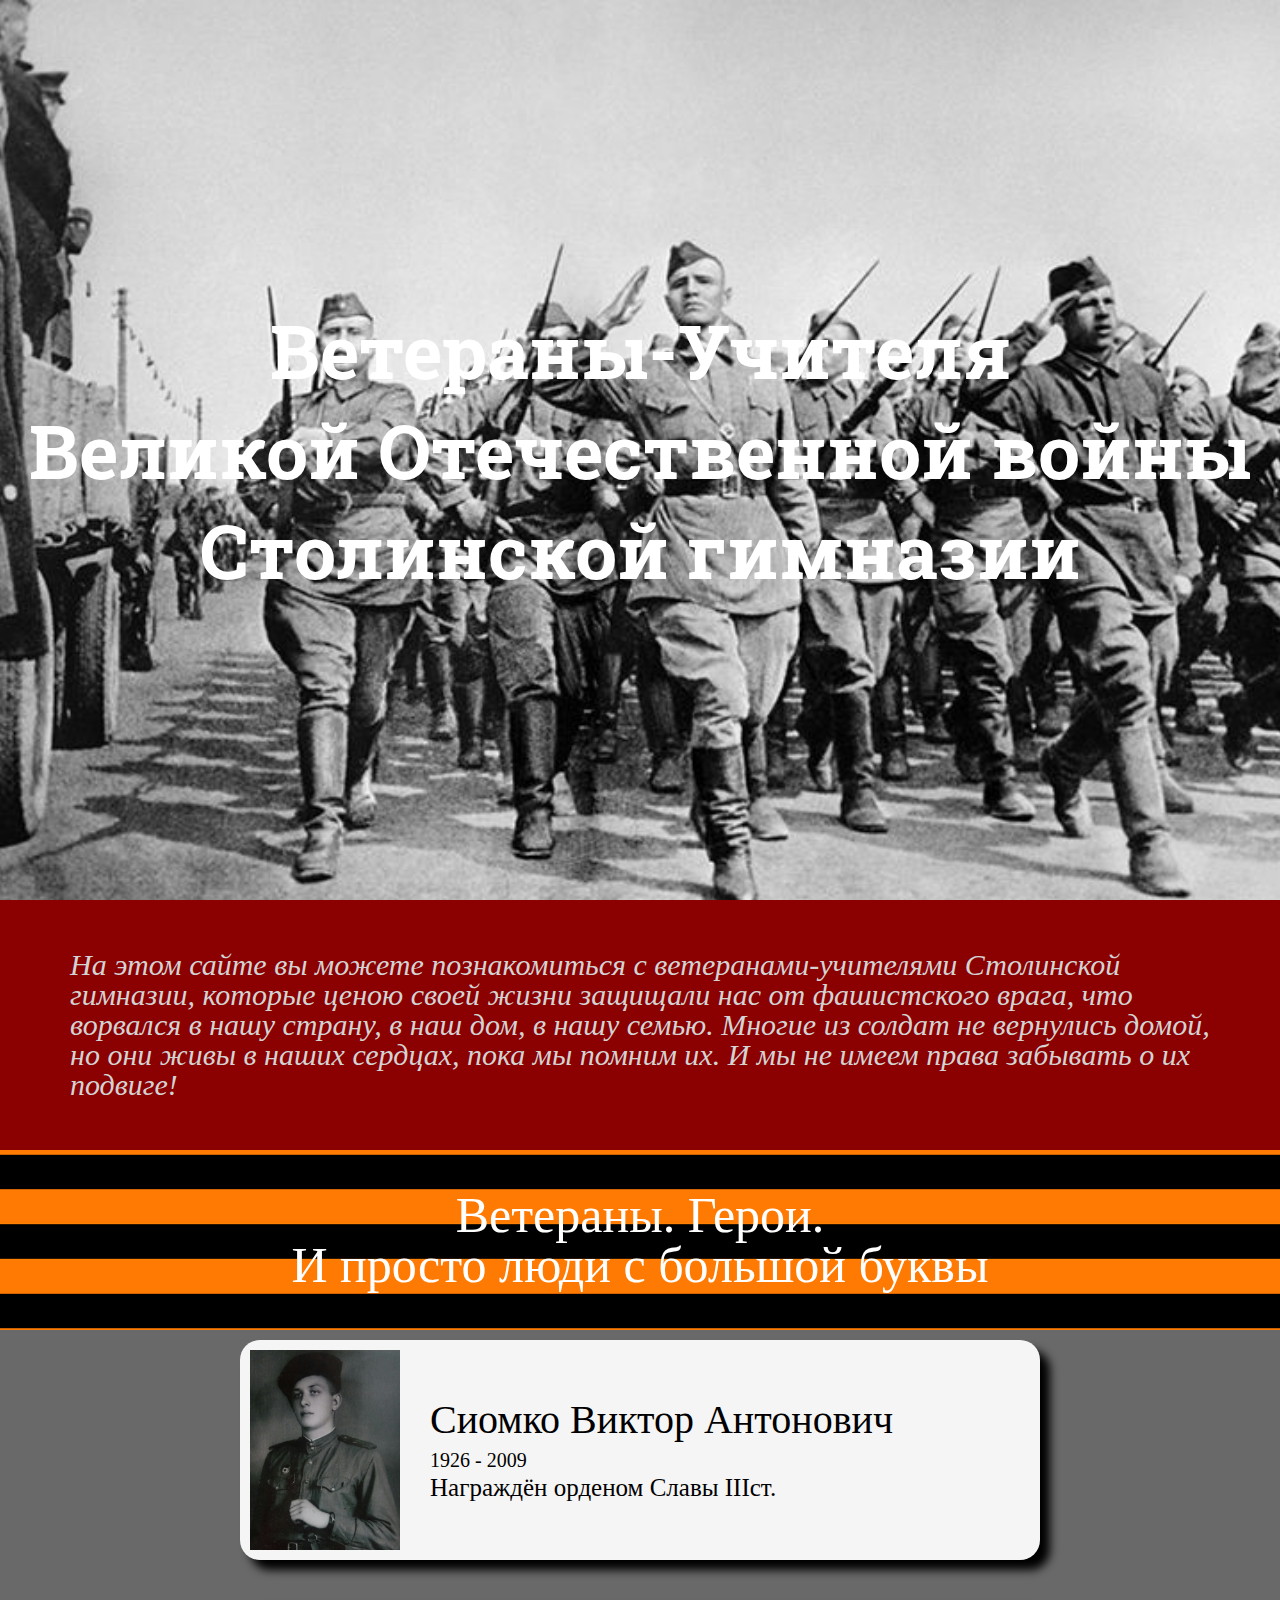
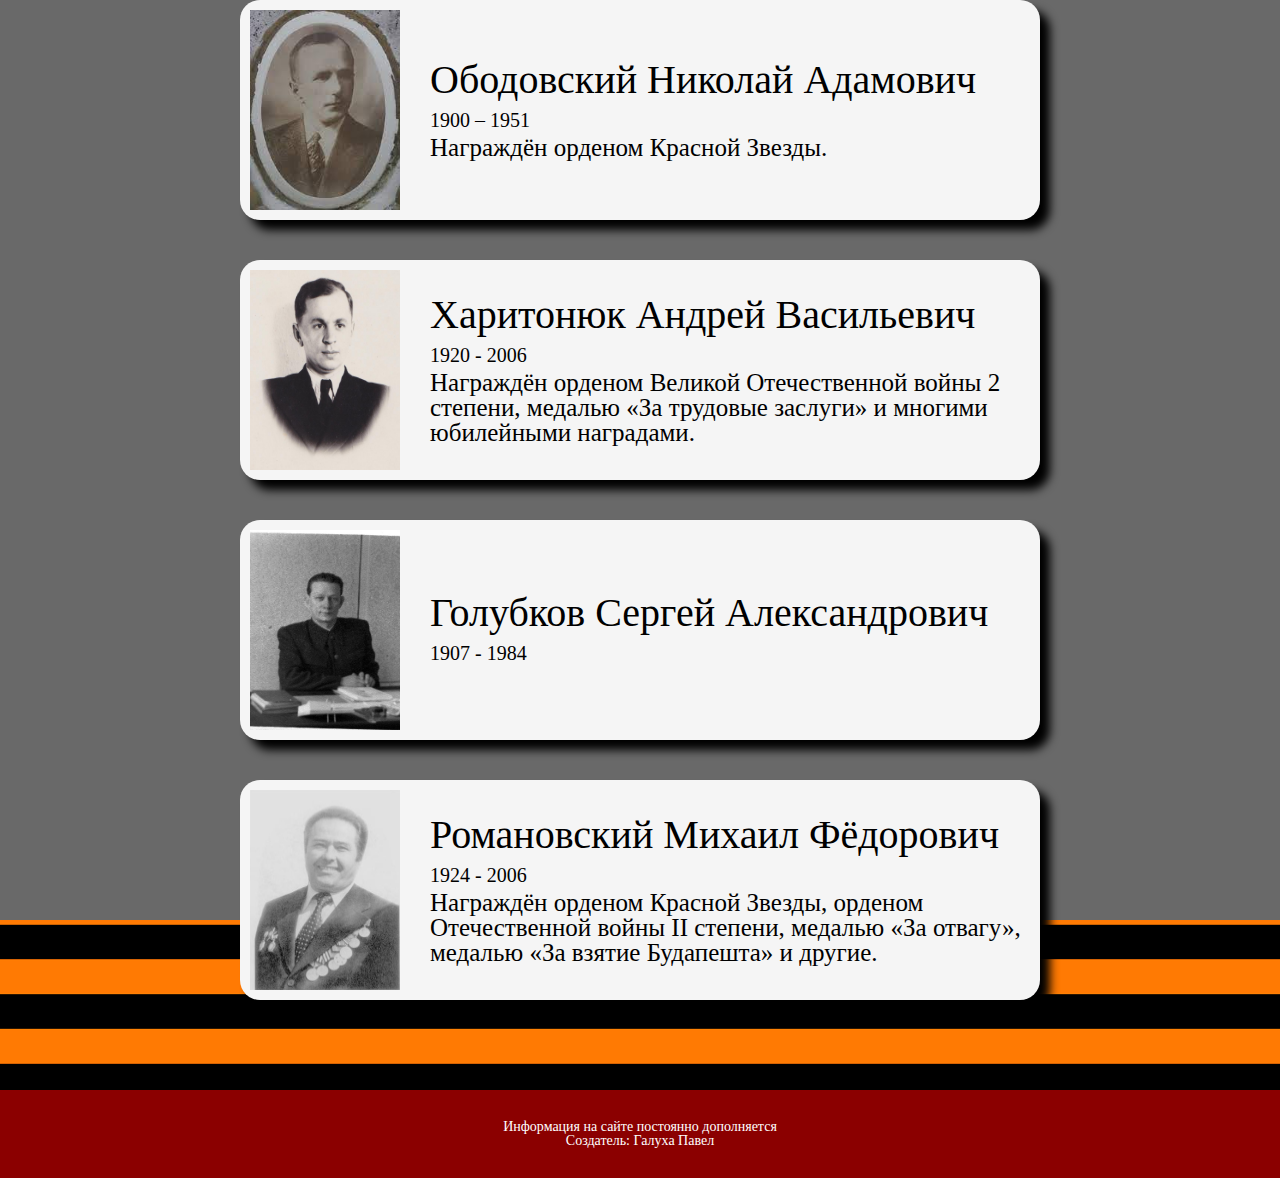
==== index.html @ 965a142a "Add files via upload" ====
<!DOCTYPE html>
<html>
<head>
	<meta charset="utf-8">
	<meta name="viewport" content="width=device-width">
	<title>Ветераны-Учителя ВОв Столинской гимназии</title>
	<link rel="stylesheet" href="css/style.css">
	<link rel="shortcut icon" href="img/звезда.png">
	<link href="https://fonts.googleapis.com/css2?family=Roboto+Slab:wght@700&display=swap" rel="stylesheet">
</head>
<body>
	<div class="wrapper">
		<div class="mainblock">
			<div class="container">
				<h1 class="mainblock__title">Ветераны-Учителя <br>Великой Отечественной войны<br> Столинской гимназии</h1>
			</div>
		</div>
		<div class="about">
			<div class="container">
				<p class="about__text">На этом сайте вы можете познакомиться с ветеранами-учителями Столинской гимназии, которые ценою своей жизни защищали нас от фашистского врага, что ворвался в нашу страну, в наш дом, в нашу семью. Многие из солдат не вернулись домой, но они живы в наших сердцах, пока мы помним их. И мы не имеем права забывать о их подвиге!</p>
			</div>
		</div>
		<div class="veterans">
			<div class="container">
				<h2 class="veterans__title">Ветераны. Герои. <br> И просто люди с большой буквы</h2>
				<a href="Сиомко/сиомко.html" class="veterans__block block">
					<div class="block__image"><img src="img/Сиомко.png" alt=""></div>
					<div class="block__info">
						<div class="block__name">Сиомко Виктор Антонович</div>
					    <div class="block__year">1926 - 2009</div>
					    <div class="block__text">Награждён орденом Славы IIIст.</div>
					</div>
				</a>
				<a href="Ободовский/ободовский.html" class="veterans__block block">
					<div class="block__image"><img src="img/Ободовский.jpg" alt=""></div>
					<div class="block__info">
						<div class="block__name">Ободовский Николай Адамович</div>
					    <div class="block__year">1900 – 1951</div>
					    <div class="block__text">Награждён орденом Красной Звезды.</div>
					</div>
				</a>
				<a href="Харитонюк/харитонюк.html" class="veterans__block block">
					<div class="block__image"><img src="img/Харитонюк.jpg" alt=""></div>
					<div class="block__info">
						<div class="block__name">Харитонюк Андрей Васильевич</div>
					    <div class="block__year">1920 - 2006</div>
					    <div class="block__text">Награждён орденом Великой Отечественной войны 2 степени, медалью «За трудовые заслуги» и многими юбилейными наградами.</div>
					</div>
				</a>
				<a href="Голубков/голубков.html" class="veterans__block block">
					<div class="block__image"><img src="img/Голубков.jpg" alt=""></div>
					<div class="block__info">
						<div class="block__name">Голубков Сергей Александрович</div>
					    <div class="block__year">1907 - 1984</div>
					    <div class="block__text"></div>
					</div>
				</a>
				<a href="Романовский/романовский.html" class="veterans__block block">
					<div class="block__image"><img src="img/Романовский.JPG" alt=""></div>
					<div class="block__info">
						<div class="block__name">Романовский Михаил Фёдорович</div>
					    <div class="block__year">1924 - 2006</div>
					    <div class="block__text">Награждён орденом Красной Звезды, орденом Отечественной войны II степени, медалью «За отвагу», медалью «За взятие Будапешта» и другие.</div>
					</div>
				</a>
			</div>
		</div>
		<footer class="footer">
			<div class="container">
				<p class="footer__text">Информация на сайте постоянно дополняется<br> Создатель: Галуха Павел</p>
			</div>
		</footer>
	</div>
</body>
</html>
---- css/style.css ----
@charset "UTF-8";
/*Обнуление*/
* {
  padding: 0;
  margin: 0;
  border: 0; 
}
*, *:before, *:after {
  -moz-box-sizing: border-box;
  -webkit-box-sizing: border-box;
  box-sizing: border-box; 
}
:focus, :active {
  outline: none; 
}
a:focus, a:active {
  outline: none; 
}
nav, footer, header, aside {
  display: block; 
}
html, body {
  height: 100%;
  width: 100%;
  font-size: 100%;
  line-height: 1;
  font-size: 14px;
  -ms-text-size-adjust: 100%;
  -moz-text-size-adjust: 100%;
  -webkit-text-size-adjust: 100%; 
}
input, button, textarea {
  font-family: inherit; 
}
input::-ms-clear {
  display: none; 
}
button {
  cursor: pointer; 
}
button::-moz-focus-inner {
  padding: 0;
  border: 0; 
}
a, a:visited {
  text-decoration: none;
}
a:hover {
  text-decoration: none; 
}
ul li {
  list-style: none; 
}
img {
  vertical-align: top; 
}
h1, h2, h3, h4, h5, h6 {
  font-size: inherit;
  font-weight: 400; 
}

/*--------------------*/
.wrapper {
  height: 100%;
  width: 100%;
}

.mainblock {  
  width: 100%;
  height: 100%;
  background: url('../img/back.jpg') center/ cover no-repeat;
  display: flex;
  align-items: center;
  justify-content: center;
}
.mainblock__title {
  text-align: center;
  color: #fff;
  font-size: 75px;
  font-family: 'Roboto Slab', serif;
  font-weight: 700;
  line-height: 100px;
}

.about {
  padding: 50px 70px;
  background: #8B0000;
}
.about__text {
  font-style: italic;
  color: #D3D3D3;
  font-size: 30px;
}

.veterans {
  position: relative;
  background: #696969;
  padding: 40px 0 50px;
  display: flex;
  flex-direction: column;
  align-items: center;
  justify-content: center;
}
.veterans:before {
  width: 100%;
  height: 180px;
  content: '';
  position: absolute;
  top: 0;
  left: 0;
  background: url('../img/1.png');
}
.veterans:after {
  width: 100%;
  height: 170px;
  content: '';
  position: absolute;
  bottom: 0;
  left: 0;
  background: url('../img/1.png');
}
.veterans__title {
  color: #fff;
  font-size: 50px;
  margin: 0 0 50px;
  text-align: center;
  position: relative;
  z-index: 2;
}
.veterans__block {}
.block {
  margin: 0 0 40px 0;
  display: flex;
  align-items: center;
  background: #F5F5F5;
  border-radius: 20px;
  box-shadow: 10px 10px 10px #000;
  padding: 10px;
  position: relative;
  z-index: 2;
  top: 0;
  left: 0;
  transition: all 0.5s ease 0s;
}
.block:hover {
  top: 4px;
  left: 4px;
  box-shadow: 6px 6px 6px #000;
}
.block__image img {
  width: 150px;
  height: 200px;
  margin: 0 30px 0 0;
}
.block__info {
  color: #000;
}
.block__name {
  font-size: 40px;
  margin: 0 0 10px;
}
.block__year {
  font-size: 20px;
  margin: 0 0 5px;
}
.block__text {
  font-size: 25px;
  max-width: 600px;
}

.footer {
  background: #8B0000;
  padding: 30px 0;
}
.footer__text {
  color: #fff;
  text-align: center;
}


@media screen and (max-width: 992px) {
  .mainblock__title {
    font-size: 50px;
    line-height: 60px;
  }
}
@media screen and (max-width: 768px) {
  .mainblock__title {
    font-size: 30px;
    line-height: 40px;
  }
  .veterans__title {
    font-size: 40px;
    margin: 0 0 50px;
  }
  .block {
    margin: 0 20px 40px;
  }
}
@media screen and (max-width: 576px) {
  .about {
    padding: 50px 20px;
  }
  .about__text {
    font-size: 25px;
  }
  .veterans__title {
    font-size: 30px;
  }
  .block {
    flex-direction: column;
  }
  .block__image img {
    margin: 0;
  }
  .block__name {
    font-size: 30px;
  }
  .block__year {
    font-size: 18px;
  }
  .block__text {
    font-size: 15px;
    max-width: 600px;
  }
}
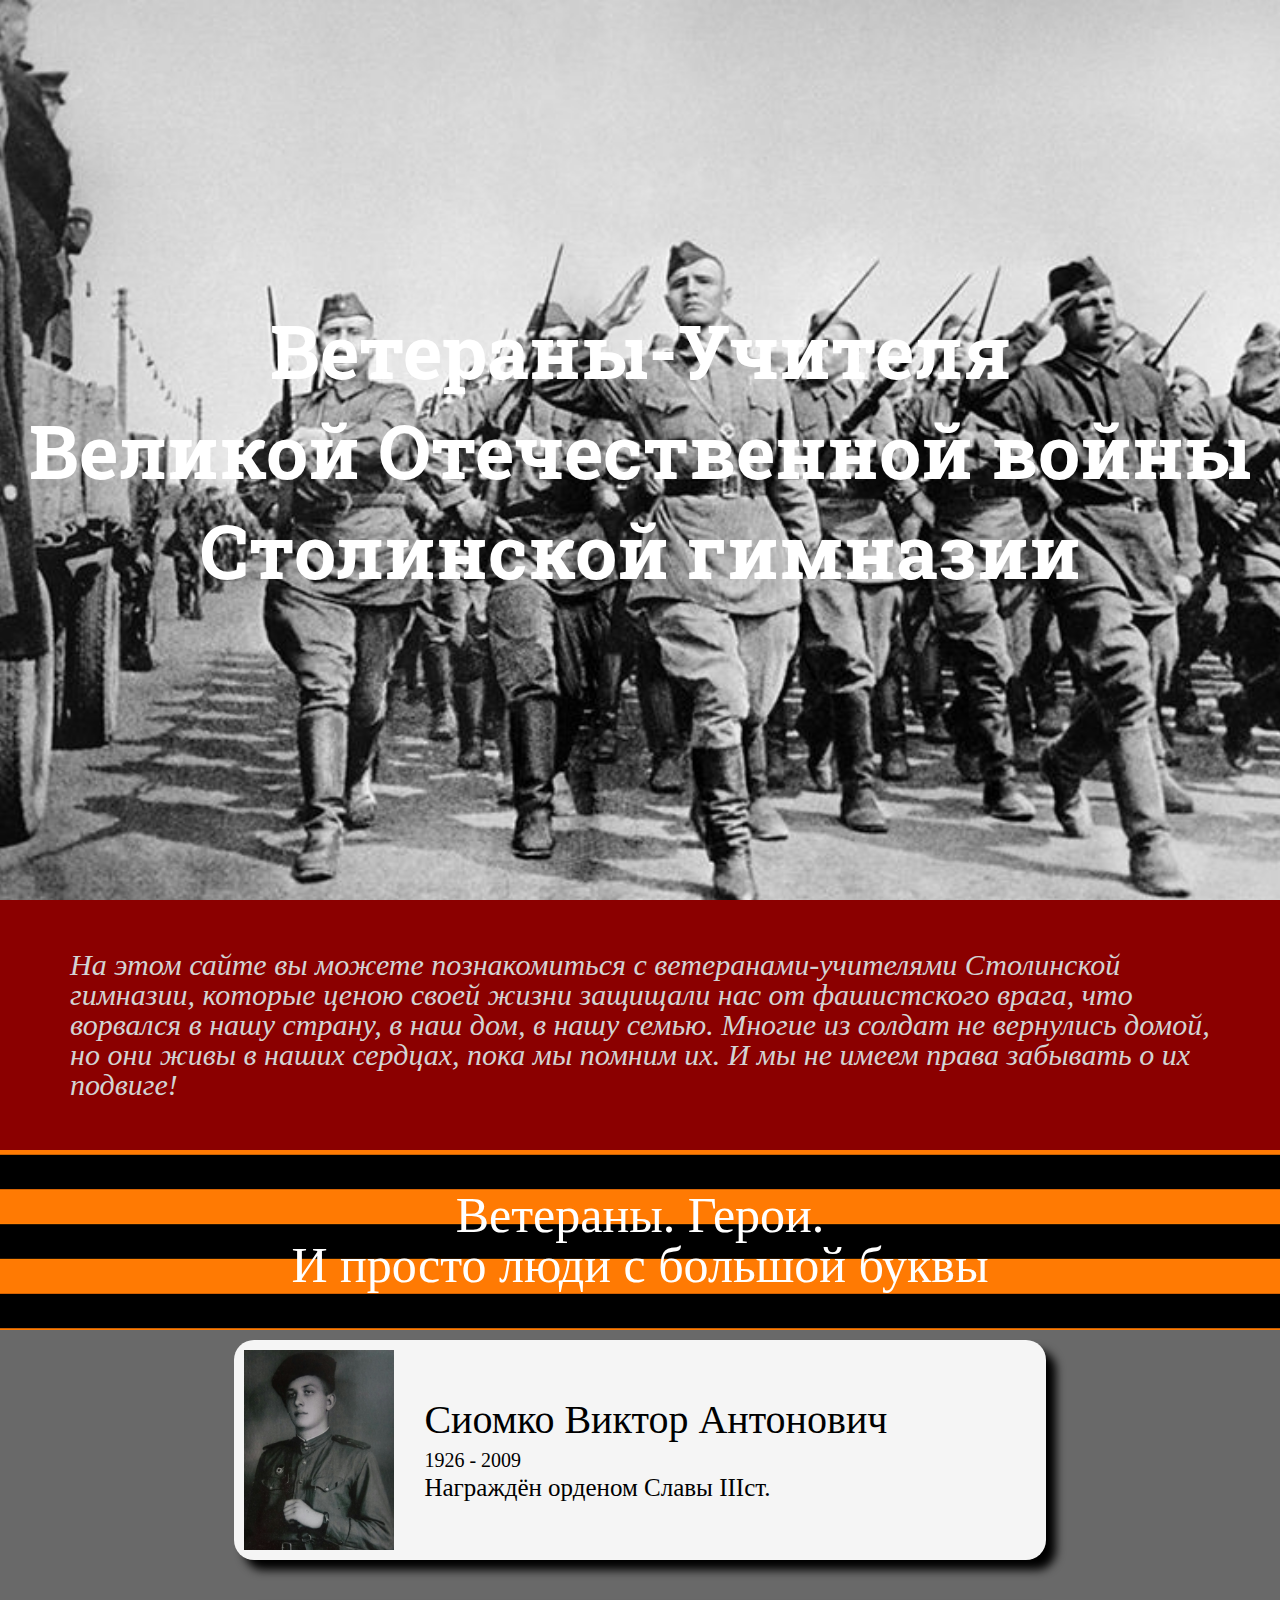
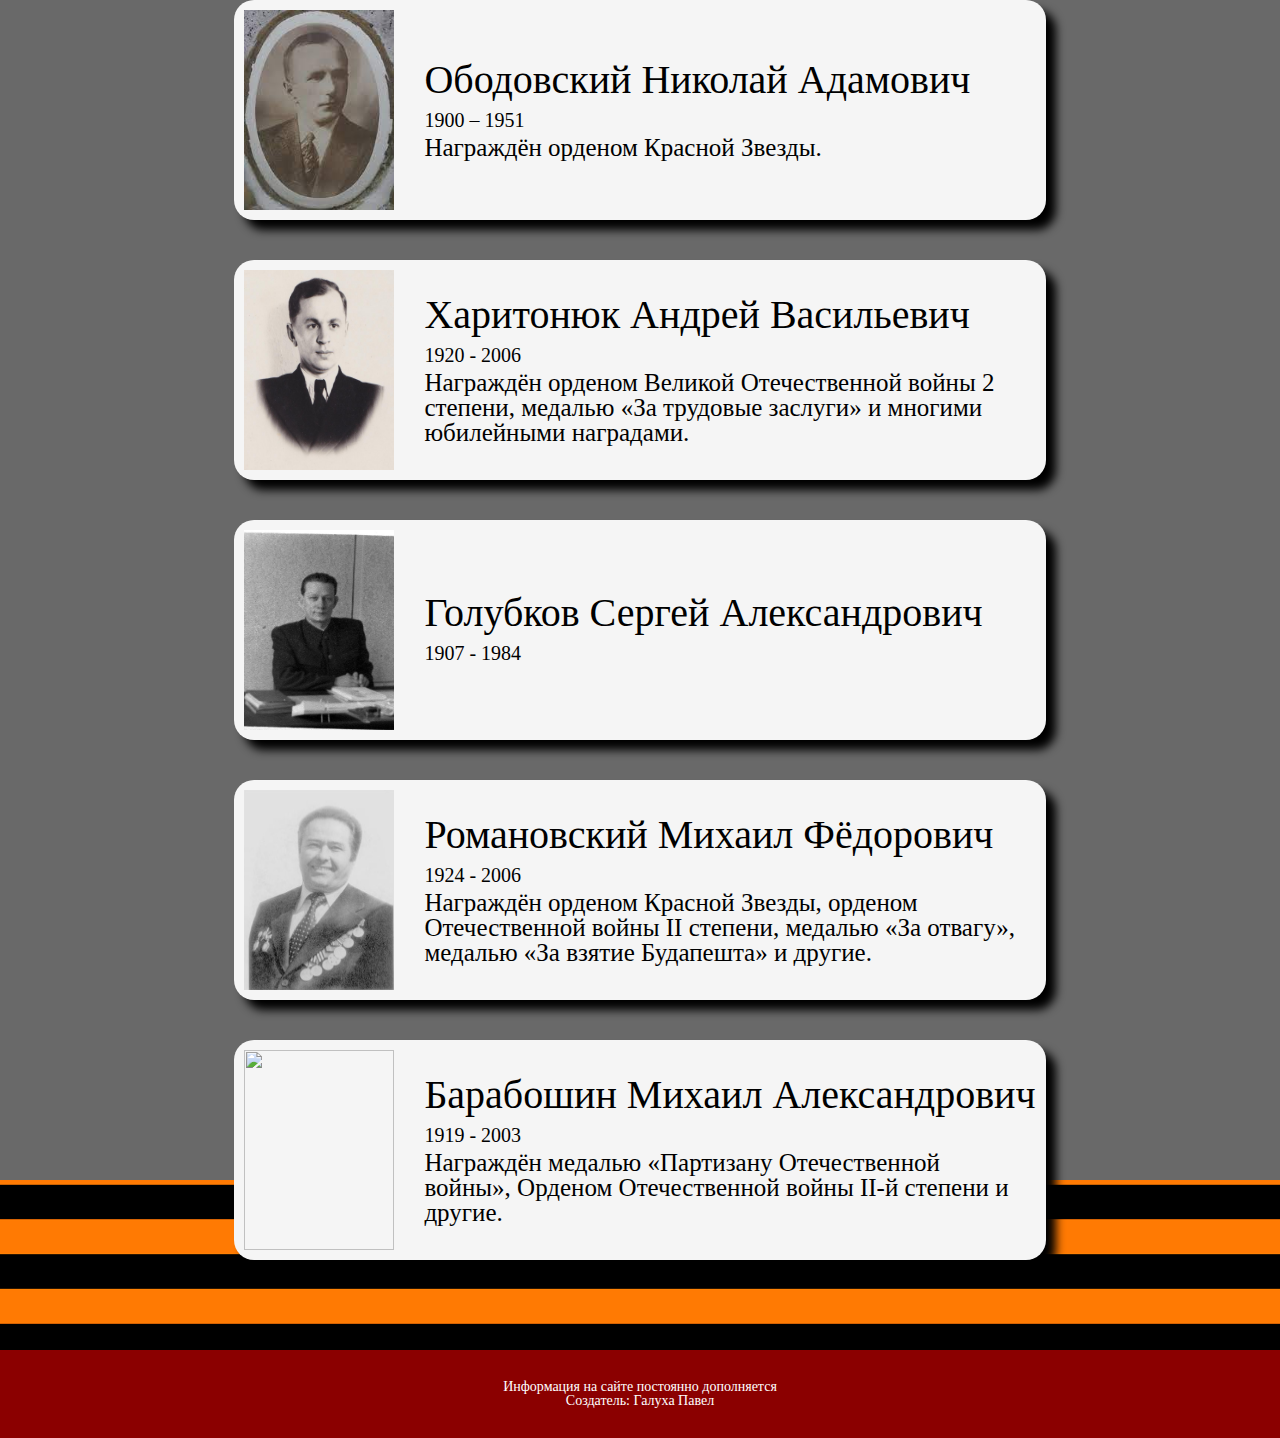
==== commit 11ad1947: "Update index.html" ====
--- a/index.html
+++ b/index.html
@@ -63,6 +63,14 @@
 					    <div class="block__text">Награждён орденом Красной Звезды, орденом Отечественной войны II степени, медалью «За отвагу», медалью «За взятие Будапешта» и другие.</div>
 					</div>
 				</a>
+				<a href="Барабошин/барабошин.html" class="veterans__block block">
+					<div class="block__image"><img src="img/Барабошин.JPG" alt=""></div>
+					<div class="block__info">
+						<div class="block__name">Барабошин Михаил Александрович</div>
+					    <div class="block__year">1919 - 2003</div>
+					    <div class="block__text">Награждён медалью «Партизану Отечественной войны», Орденом Отечественной войны II-й степени и другие.</div>
+					</div>
+				</a>
 			</div>
 		</div>
 		<footer class="footer">
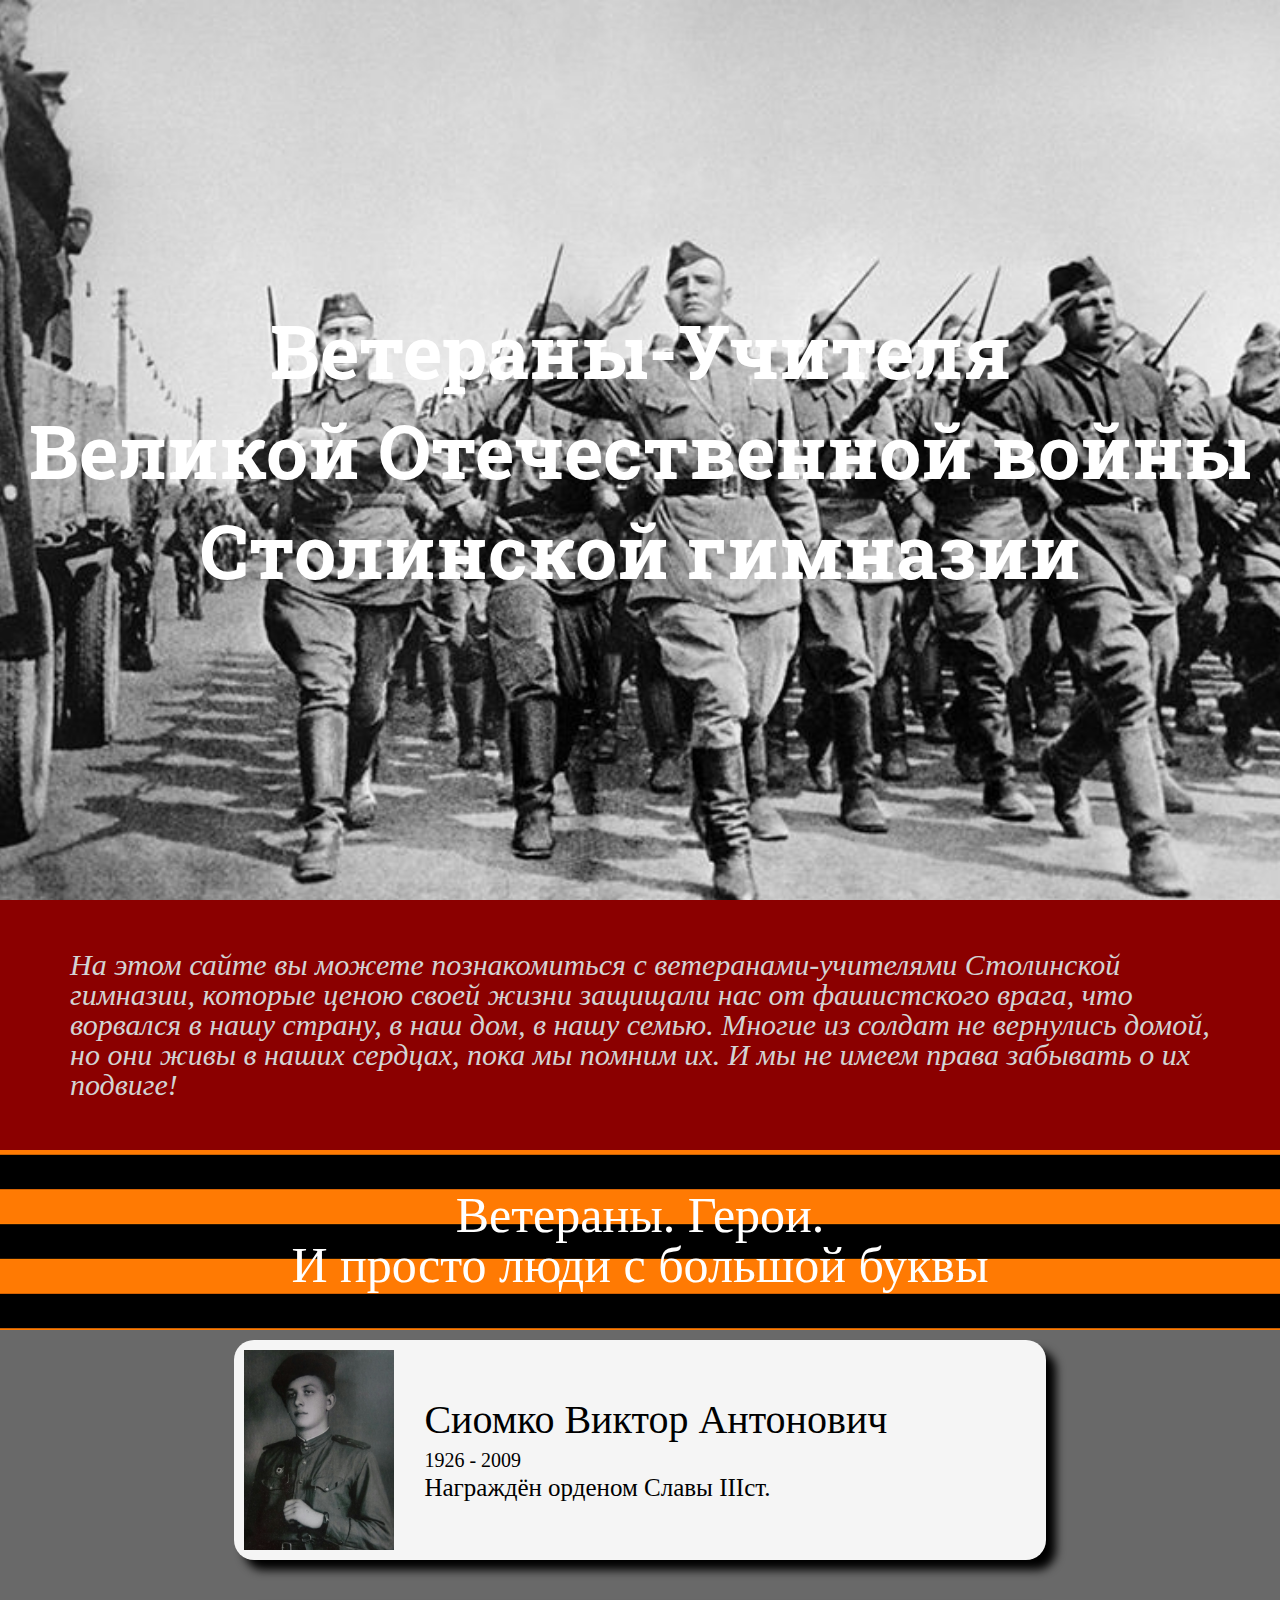
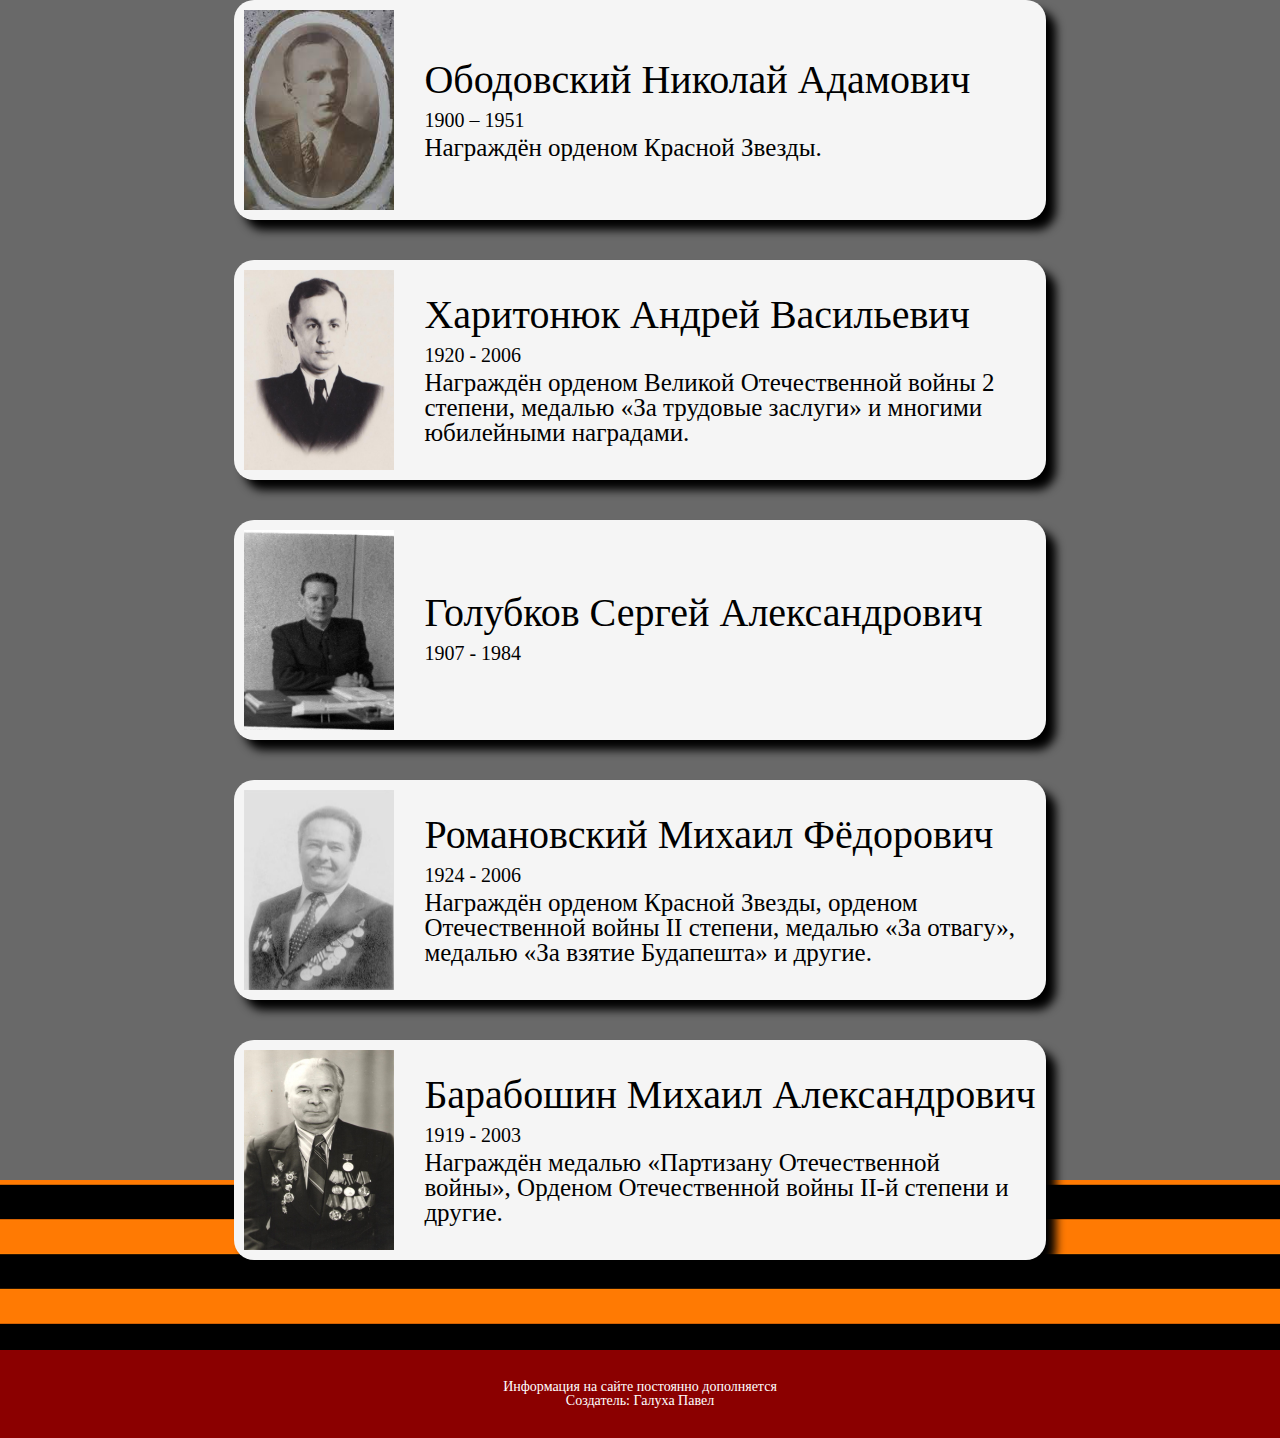
==== commit 4f5c6fb5: "Update index.html" ====
--- a/index.html
+++ b/index.html
@@ -64,7 +64,7 @@
 					</div>
 				</a>
 				<a href="Барабошин/барабошин.html" class="veterans__block block">
-					<div class="block__image"><img src="img/Барабошин.JPG" alt=""></div>
+					<div class="block__image"><img src="img/Барабошин.jpg" alt=""></div>
 					<div class="block__info">
 						<div class="block__name">Барабошин Михаил Александрович</div>
 					    <div class="block__year">1919 - 2003</div>
